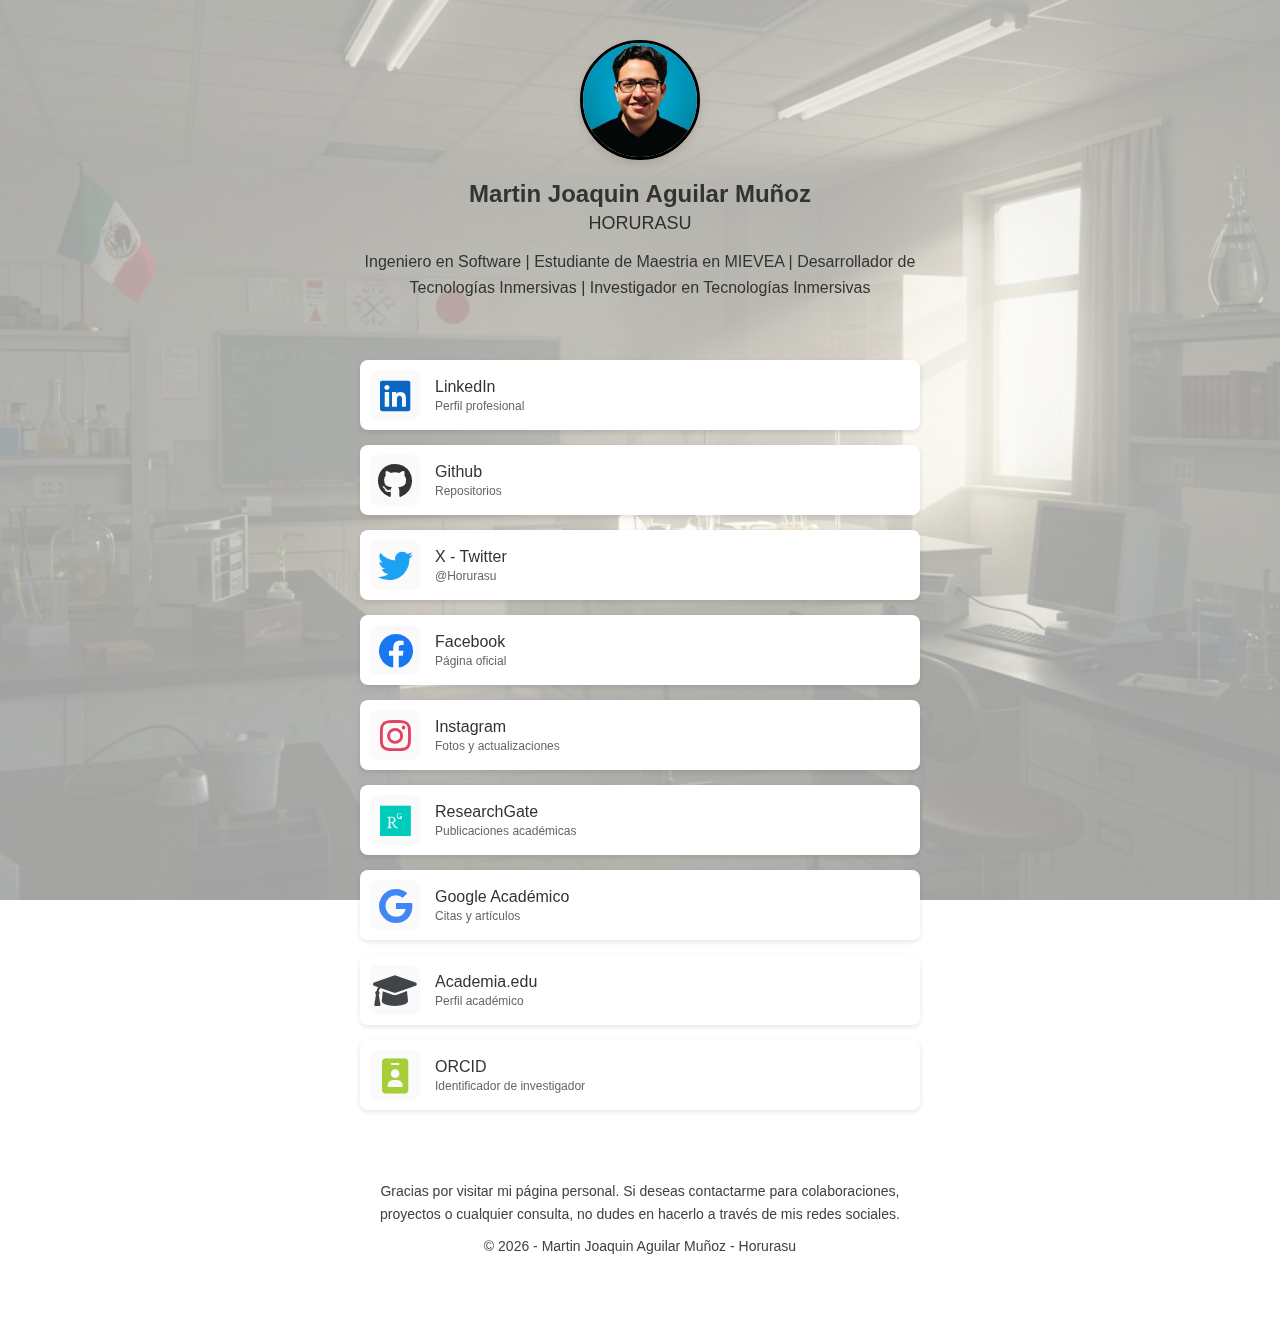
==== index.html @ 3a109673 "page first version tree" ====
<!DOCTYPE html>
<html lang="es">

<head>
   <meta charset="UTF-8">
   <meta name="viewport" content="width=device-width, initial-scale=1.0">
   <title>Horurasu</title>
   <link rel="icon" href="/images/logos/135672169.png" type="image/x-icon">
   <link rel="stylesheet" href="styles.css">
   <link rel="stylesheet" href="https://cdnjs.cloudflare.com/ajax/libs/font-awesome/6.0.0-beta3/css/all.min.css">


</head>

<body>
   <div class="background"></div>
   <div class="overlay"></div>

   <div class="container">
      <div class="profile">
         <img src="/images/perfil/1735703513622.jpg" alt="Foto de Perfil" class="profile-image">
         <h1 class="profile-name">Martin Joaquin Aguilar Muñoz</h1>
         <div class="profile-title">HORURASU</div>
         <p class="profile-description">Ingeniero en Software | Estudiante de Maestria en MIEVEA | Desarrollador de
            Tecnologías Inmersivas | Investigador en Tecnologías Inmersivas</p>
      </div>

      <div class="links-container">

         <a href="https://www.linkedin.com/in/martinjoaquinaguilarmuñoz/" class="link" target="_blank">
            <div class="link-image">
               <i class="fab fa-linkedin linkedin-icon"></i>
            </div>
            <div>
               <div class="link-text">LinkedIn</div>
               <div class="link-subtext">Perfil profesional</div>
            </div>
         </a>
          <a href="https://github.com/Horurasu" class="link" target="_blank">
            <div class="link-image">
               <i class="fab fa-github github-icon"></i>
            </div>
            <div>
               <div class="link-text">Github</div>
               <div class="link-subtext">Repositorios</div>
            </div>
         </a>

         <a href="https://x.com/Horurasu" class="link" target="_blank">
            <div class="link-image">
               <i class="fab fa-twitter twitter-icon"></i>
            </div>
            <div>
               <div class="link-text">X - Twitter</div>
               <div class="link-subtext">@Horurasu</div>
            </div>
         </a>

         <a href="https://www.facebook.com/people/Martin-Aguilar/pfbid02is3sjJhgZpgx2nmDyW4njKfN7Erh8iYLJmb93py7BeKKvaW2wmfg8AZ5TahmZ6Mjl/" class="link" target="_blank">
            <div class="link-image">
               <i class="fab fa-facebook facebook-icon"></i>
            </div>
            <div>
               <div class="link-text">Facebook</div>
               <div class="link-subtext">Página oficial</div>
            </div>
         </a>

         <a href="https://www.instagram.com/horurasu/" class="link" target="_blank">
            <div class="link-image">
               <i class="fab fa-instagram instagram-icon"></i>
            </div>
            <div>
               <div class="link-text">Instagram</div>
               <div class="link-subtext">Fotos y actualizaciones</div>
            </div>
         </a>

         <a href="https://www.researchgate.net/profile/Martin-Aguilar-Munoz" class="link" target="_blank">
            <div class="link-image">
               <i class="fab fa-researchgate researchgate-icon"></i>
            </div>
            <div>
               <div class="link-text">ResearchGate</div>
               <div class="link-subtext">Publicaciones académicas</div>
            </div>
         </a>

         <a href="https://scholar.google.es/citations?user=bMT2LS4AAAAJ&hl=es&authuser=1" class="link" target="_blank">
            <div class="link-image">
               <i class="fab fa-google google-icon"></i>
            </div>
            <div>
               <div class="link-text">Google Académico</div>
               <div class="link-subtext">Citas y artículos</div>
            </div>
         </a>

         <a href="https://upsrj.academia.edu/MartínJoaquínAguilarMuñoz" class="link" target="_blank">
            <div class="link-image academia-icon">
               <i class="fas fa-graduation-cap"></i>
            </div>
            <div>
               <div class="link-text">Academia.edu</div>
               <div class="link-subtext">Perfil académico</div>
            </div>
         </a>

         <a href="https://orcid.org/0009-0003-5618-2261" class="link" target="_blank">
            <div class="link-image">
               <i class="fas fa-id-badge orcid-icon"></i>
            </div>
            <div>
               <div class="link-text">ORCID</div>
               <div class="link-subtext">Identificador de investigador</div>
            </div>
         </a>
      </div>

      <div class="footer">
         <p>Gracias por visitar mi página personal. Si deseas contactarme para colaboraciones, proyectos o cualquier consulta, no dudes en hacerlo a través de mis redes sociales. </p>
         <p>&copy; <span id="current-year">2025</span> - Martin Joaquin Aguilar Muñoz - Horurasu</p>
      </div>
   </div>

   <script>
      document.getElementById('current-year').textContent = new Date().getFullYear();
   </script>
</body>

</html>
---- styles.css ----
:root {
   --primary-color: #ffffff;
   --secondary-color: #f5f5f5;
   --text-color: #333333;
   --button-hover: #eaeaea;
   --shadow-color: rgba(0, 0, 0, 0.1);
}

* {
   margin: 0;
   padding: 0;
   box-sizing: border-box;
  font-family: Verdana, Geneva, Tahoma, sans-serif;
}

body {
   color: var(--text-color);
   min-height: 100vh;
   position: relative;
   overflow-x: hidden;
}

.background {
   position: fixed;
   top: 0;
   left: 0;
   width: 100%;
   height: 100%;
   background-image: url('/images/background/background.jpg');
   background-size: cover;
   background-position: center;
   z-index: -1;
}

.overlay {
   position: fixed;
   top: 0;
   left: 0;
   width: 100%;
   height: 100%;
   background-color: rgba(255, 255, 255, 0.611);
   z-index: -1;
}

.container {
   max-width: 600px;
   margin: 0 auto;
   padding: 40px 20px;
}

.profile {
   display: flex;
   flex-direction: column;
   align-items: center;
   margin-bottom: 30px;
}

.profile-image {
   width: 120px;
   height: 120px;
   border-radius: 50%;
   object-fit: cover;
   border: 3px solid #000000;
   box-shadow: 0 4px 8px var(--shadow-color);
   margin-bottom: 20px;
}

.profile-name {
   font-size: 24px;
   font-weight: bold;
   margin-bottom: 5px;
   text-align: center;
}

.profile-title {
   font-size: 18px;
   margin-bottom: 15px;
   text-align: center;
   max-width: 600px;
   color: #2e2e2e;
}

.profile-description {
   font-size: 16px;
   text-align: center;
   margin-bottom: 30px;
   max-width: 600px;
   line-height: 1.6;
}

.links-container {
   display: flex;
   flex-direction: column;
   width: 100%;
   gap: 15px;
}

.link {
   display: flex;
   align-items: center;
   padding: 10px 10px;
   background-color: var(--primary-color);
   border-radius: 8px;
   text-decoration: none;
   color: var(--text-color);
   font-weight: 500;
   transition: all 0.3s ease;
   box-shadow: 0 2px 5px var(--shadow-color);
}

.link:hover {
   background-color: var(--button-hover);
   transform: translateY(-2px);
   box-shadow: 0 4px 8px var(--shadow-color);
}

.link-image {
   width: 50px;
   height: 50px;
   display: flex;
   align-items: center;
   justify-content: center;
   margin-right: 15px;
   border-radius: 8px;
   flex-shrink: 0;
   font-size: 35px; 
   background-color: rgba(245, 245, 245, 0.5);
   padding: 15px;
}

.link-image img {
   width: 100%;
   height: 100%;
   object-fit: cover;
}

.link-text {
   font-size: 16px;
   font-weight: normal;
}

.link-subtext {
   font-size: 12px;
   color: #666;
   margin-top: 3px;
}

.twitter-icon {
   color: #1DA1F2;
}

.facebook-icon {
   color: #1877F2;
}

.instagram-icon {
   color: #E4405F;
}

.linkedin-icon {
   color: #0A66C2;
}

.researchgate-icon {
   color: #00CCBB;
}

.google-icon {
   color: #4285F4;
}

.academia-icon {
   color: #41454A;
}

.orcid-icon {
   color: #A6CE39;
}

.github-icon {
   color: #333333;
}

.youtube-icon {
   color: #FF0000;
}

.footer {
   margin-top: 50px;
   text-align: center;
   font-size: 14px;
   color: #414141;
   padding: 20px 0;
}

.footer p {
   margin-bottom: 10px;
   line-height: 1.6;
}

@media (max-width: 768px) {
   .container {
       padding: 30px 15px;
   }
}

@media (max-width: 480px) {
   .profile-image {
       width: 100px;
       height: 100px;
   }

   .profile-name {
       font-size: 22px;
   }

   .link {
       padding: 12px 15px;
   }

   .link-image {
      width: 50px;
      height: 50px;
      display: flex;
      align-items: center;
      justify-content: center;
      margin-right: 15px;
      border-radius: 8px;
      flex-shrink: 0;
      font-size: 35px; 
      background-color: rgba(245, 245, 245, 0.5);
      padding: 15px;
   }
}
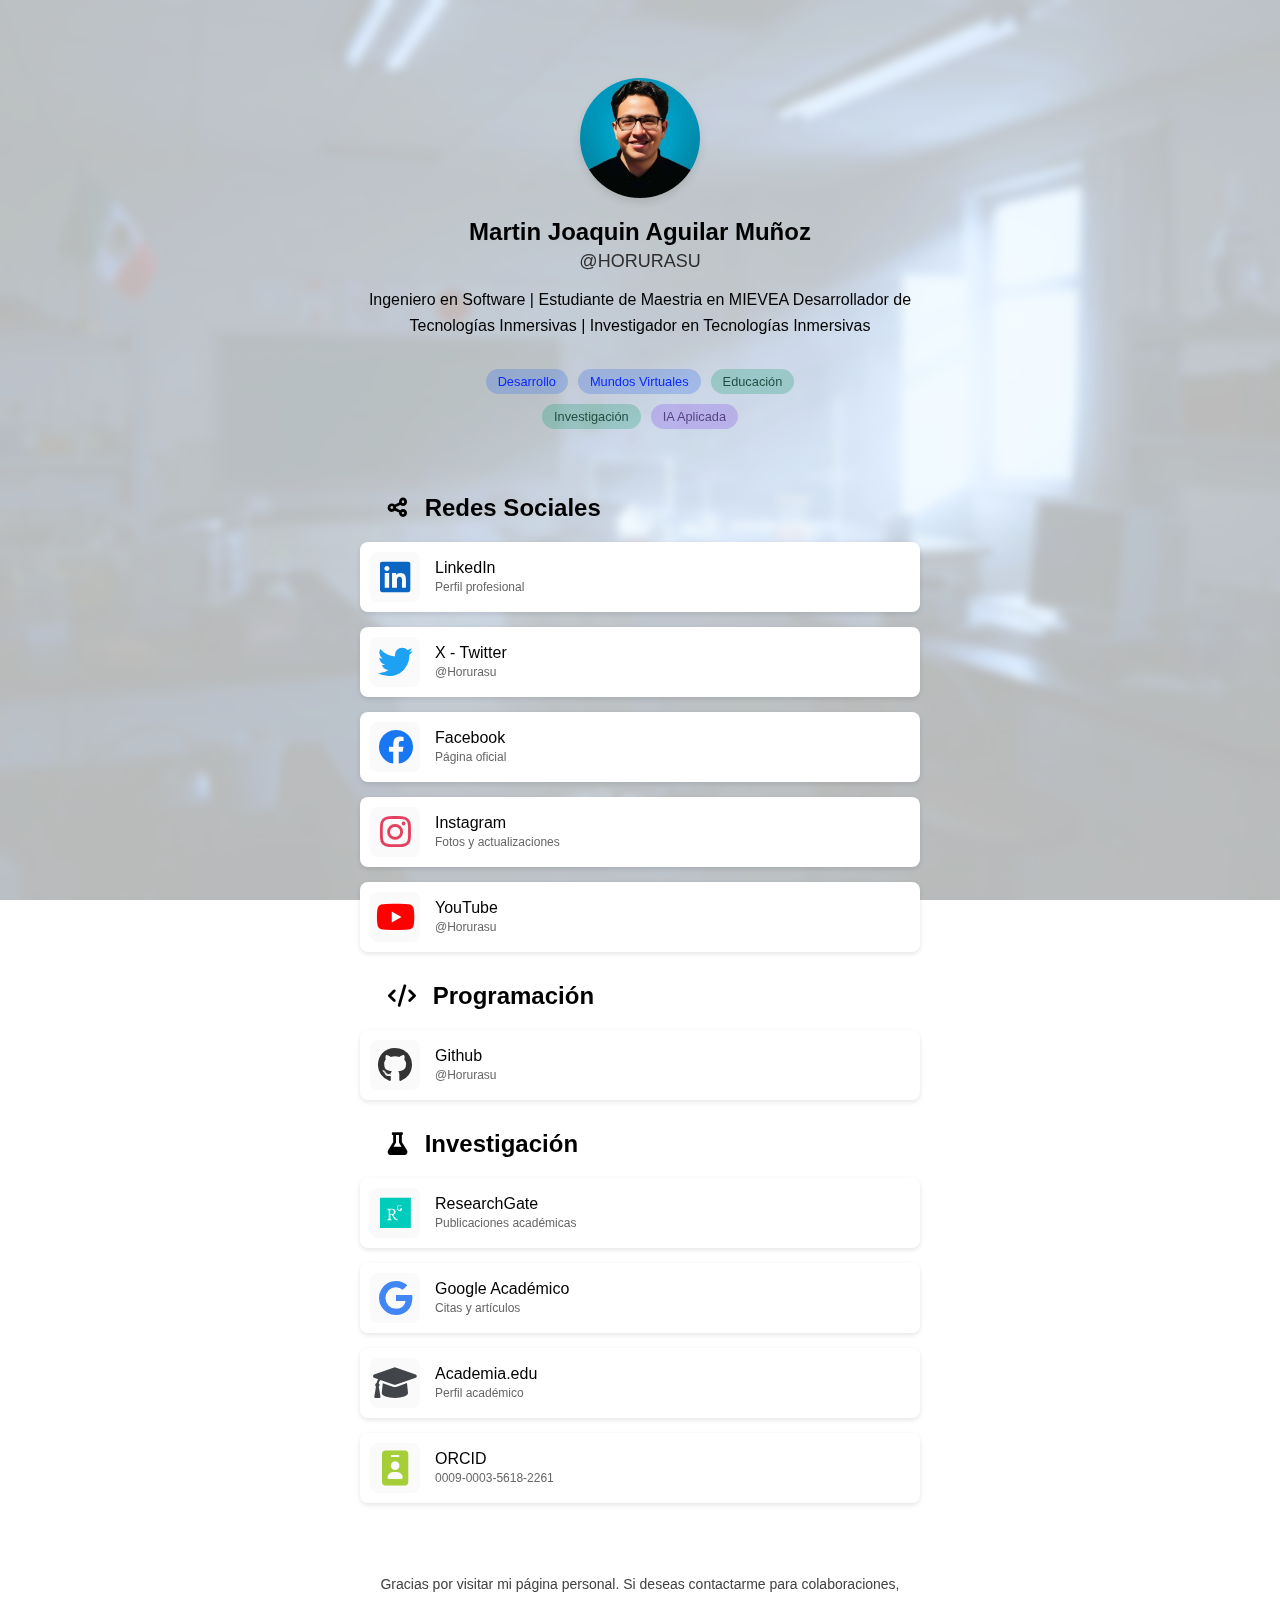
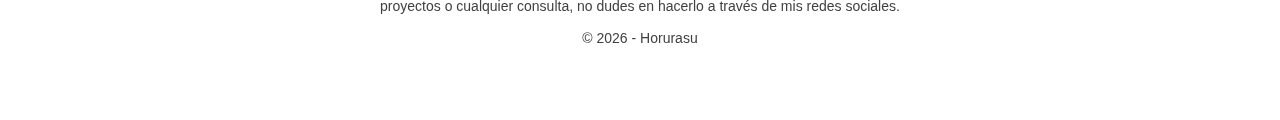
==== commit 8c7fb141: "cambios en los links de redes" ====
--- a/index.html
+++ b/index.html
@@ -20,13 +20,27 @@
       <div class="profile">
          <img src="/images/perfil/1735703513622.jpg" alt="Foto de Perfil" class="profile-image">
          <h1 class="profile-name">Martin Joaquin Aguilar Muñoz</h1>
-         <div class="profile-title">HORURASU</div>
-         <p class="profile-description">Ingeniero en Software | Estudiante de Maestria en MIEVEA | Desarrollador de
+         <div class="profile-title">@HORURASU</div>
+         <p class="profile-description">Ingeniero en Software | Estudiante de Maestria en MIEVEA Desarrollador de
             Tecnologías Inmersivas | Investigador en Tecnologías Inmersivas</p>
+            <div class="profile-tags">
+               <span class="tag tag-programming">Desarrollo</span>
+               <span class="tag tag-programming">Mundos Virtuales</span>
+               <span class="tag tag-teaching">Educación</span>
+               <span class="tag tag-teaching">Investigación</span>
+               <span class="tag tag-research">IA Aplicada</span>
+           </div>
       </div>
+
 
       <div class="links-container">
 
+          <a>
+            <div class="section-header social-header">
+               <h2><i class="fas fa-share-alt"></i> Redes Sociales</h2>
+            </div>
+          </a>
+         
          <a href="https://www.linkedin.com/in/martinjoaquinaguilarmuñoz/" class="link" target="_blank">
             <div class="link-image">
                <i class="fab fa-linkedin linkedin-icon"></i>
@@ -34,15 +48,6 @@
             <div>
                <div class="link-text">LinkedIn</div>
                <div class="link-subtext">Perfil profesional</div>
-            </div>
-         </a>
-          <a href="https://github.com/Horurasu" class="link" target="_blank">
-            <div class="link-image">
-               <i class="fab fa-github github-icon"></i>
-            </div>
-            <div>
-               <div class="link-text">Github</div>
-               <div class="link-subtext">Repositorios</div>
             </div>
          </a>
 
@@ -75,6 +80,38 @@
                <div class="link-subtext">Fotos y actualizaciones</div>
             </div>
          </a>
+
+         <a href="https://www.youtube.com/@Horurasu" class="link" target="_blank">
+            <div class="link-image">
+               <i class="fab fa-youtube youtube-icon"></i>
+            </div>
+            <div>
+               <div class="link-text">YouTube</div>
+               <div class="link-subtext">@Horurasu</div>
+            </div>
+         </a>
+
+          <a>
+            <div class="section-header programming-header">
+               <h2><i class="fas fa-code"></i> Programación</h2>
+            </div>
+          </a>
+
+           <a href="https://github.com/Horurasu" class="link" target="_blank">
+            <div class="link-image">
+               <i class="fab fa-github github-icon"></i>
+            </div>
+            <div>
+               <div class="link-text">Github</div> 
+               <div class="link-subtext">@Horurasu</div>
+            </div>
+         </a>
+
+          <a>
+            <div class="section-header research-header">
+               <h2><i class="fas fa-flask"></i> Investigación</h2>
+            </div>
+          </a>
 
          <a href="https://www.researchgate.net/profile/Martin-Aguilar-Munoz" class="link" target="_blank">
             <div class="link-image">
@@ -112,14 +149,14 @@
             </div>
             <div>
                <div class="link-text">ORCID</div>
-               <div class="link-subtext">Identificador de investigador</div>
+               <div class="link-subtext">0009-0003-5618-2261</div>
             </div>
          </a>
       </div>
 
       <div class="footer">
          <p>Gracias por visitar mi página personal. Si deseas contactarme para colaboraciones, proyectos o cualquier consulta, no dudes en hacerlo a través de mis redes sociales. </p>
-         <p>&copy; <span id="current-year">2025</span> - Martin Joaquin Aguilar Muñoz - Horurasu</p>
+         <p>&copy; <span id="current-year">2025</span> - Horurasu</p>
       </div>
    </div>
 
--- a/styles.css
+++ b/styles.css
@@ -1,9 +1,14 @@
 :root {
    --primary-color: #ffffff;
    --secondary-color: #f5f5f5;
-   --text-color: #333333;
+   --text-color: #000000;
    --button-hover: #eaeaea;
    --shadow-color: rgba(0, 0, 0, 0.1);
+   --color-programming: #000000;
+   --color-teaching: #000000;
+   --color-research: #000000;
+   --color-social: #000000;
+    
 }
 
 * {
@@ -18,6 +23,66 @@
    min-height: 100vh;
    position: relative;
    overflow-x: hidden;
+}
+
+.section-header {
+   display: flex;
+   align-items: center;
+   margin-bottom: 5px;
+   padding-left: 5%;
+   margin-top: 15px;
+}
+
+.section-header i {
+   margin-right: 10px;
+   font-size: 1.4rem;
+}
+
+.programming-header {
+   color: var(--color-programming);
+}
+
+.teaching-header {
+   color: var(--color-teaching);
+}
+
+.research-header {
+   color: var(--color-research);
+}
+
+.social-header {
+   color: var(--color-social);
+}
+
+.profile-tags {
+   display: flex;
+   flex-wrap: wrap;
+   justify-content: center;
+   gap: 10px;
+   margin-bottom: 20px;
+   max-width: 400px;
+}
+
+.tag {
+   padding: 5px 12px;
+   border-radius: 20px;
+   font-size: 0.8rem;
+   font-weight: 500;
+}
+
+.tag-programming {
+   background-color: rgba(37, 100, 235, 0.250);
+   color: rgb(12, 40, 255) ;
+}
+
+.tag-teaching {
+   background-color: rgba(5, 150, 105, 0.250);
+   color: rgba(0, 44, 31, 0.793) ;
+}
+
+.tag-research {
+   background-color: rgba(124, 58, 237, 0.250);
+    color: rgba(30, 4, 76, 0.639) ;
 }
 
 .background {
@@ -26,7 +91,7 @@
    left: 0;
    width: 100%;
    height: 100%;
-   background-image: url('/images/background/background.jpg');
+   background-image: url('/images/background/backgroundpage.jpg');
    background-size: cover;
    background-position: center;
    z-index: -1;
@@ -38,7 +103,8 @@
    left: 0;
    width: 100%;
    height: 100%;
-   background-color: rgba(255, 255, 255, 0.611);
+   background-color: rgba(255, 255, 255, 0.722);
+   backdrop-filter: blur(5px);
    z-index: -1;
 }
 
@@ -46,6 +112,7 @@
    max-width: 600px;
    margin: 0 auto;
    padding: 40px 20px;
+   margin-top:3%;
 }
 
 .profile {
@@ -60,9 +127,21 @@
    height: 120px;
    border-radius: 50%;
    object-fit: cover;
-   border: 3px solid #000000;
    box-shadow: 0 4px 8px var(--shadow-color);
    margin-bottom: 20px;
+   transition: transform 0.3s ease, box-shadow 0.3s ease;
+}
+
+.profile-image:hover {
+   transform: scale(1.1) rotate(10deg);
+   box-shadow: 0 8px 16px var(--shadow-color);
+}
+
+@media (hover: none) {
+   .profile-image:hover {
+       transform: none;
+       box-shadow: 0 4px 8px var(--shadow-color);
+   }
 }
 
 .profile-name {
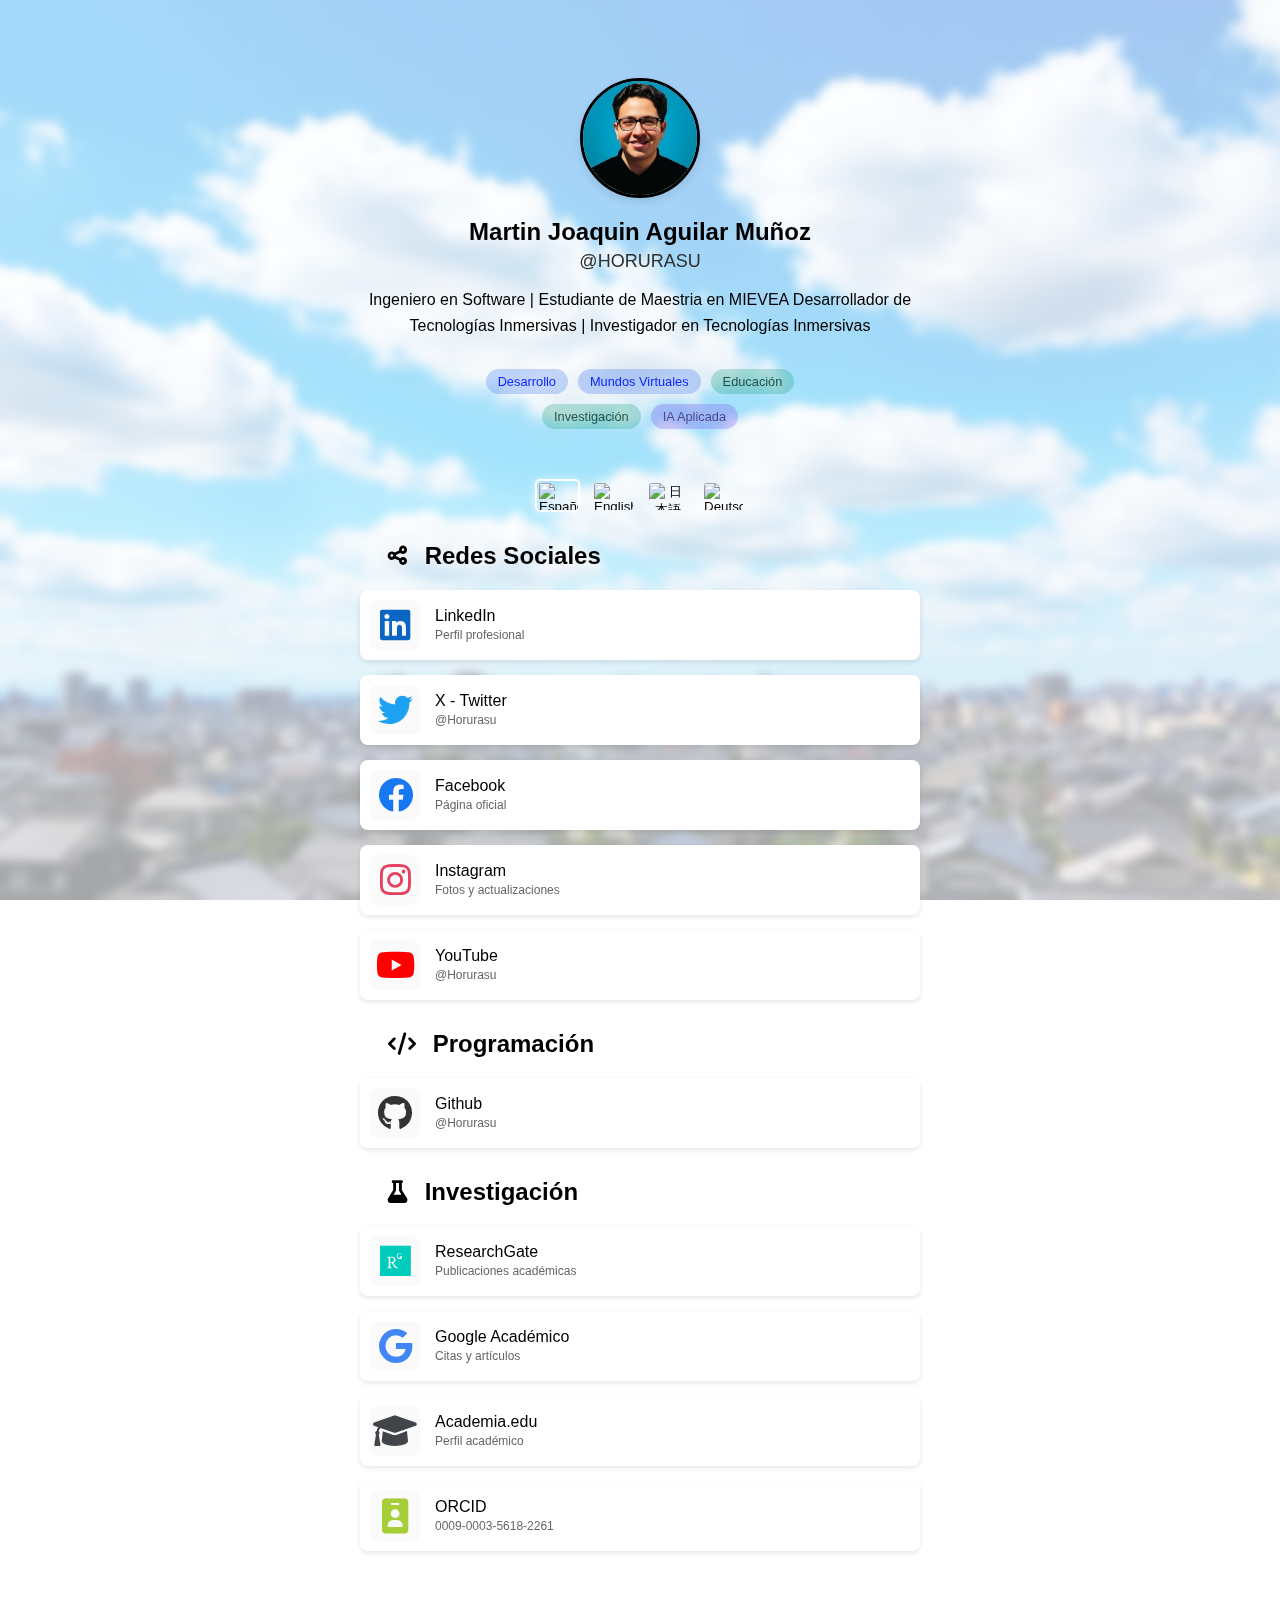
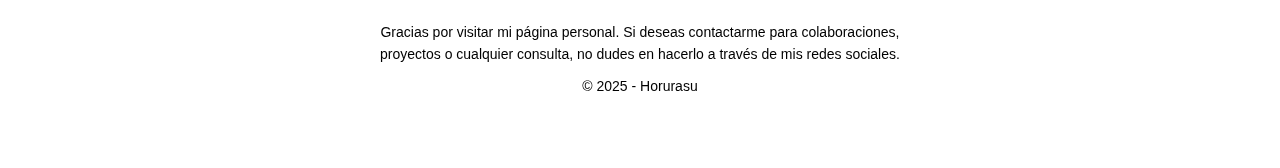
==== commit e798b934: "lenguajes añadidos" ====
--- a/index.html
+++ b/index.html
@@ -1,168 +1,220 @@
 <!DOCTYPE html>
 <html lang="es">
-
-<head>
-   <meta charset="UTF-8">
-   <meta name="viewport" content="width=device-width, initial-scale=1.0">
-   <title>Horurasu</title>
-   <link rel="icon" href="/images/logos/135672169.png" type="image/x-icon">
-   <link rel="stylesheet" href="styles.css">
-   <link rel="stylesheet" href="https://cdnjs.cloudflare.com/ajax/libs/font-awesome/6.0.0-beta3/css/all.min.css">
-
-
-</head>
-
-<body>
-   <div class="background"></div>
-   <div class="overlay"></div>
-
-   <div class="container">
+  <head>
+    <meta charset="UTF-8" />
+    <meta name="viewport" content="width=device-width, initial-scale=1.0" />
+    <title>Horurasu</title>
+    <link rel="icon" href="/images/logos/135672169.png" type="image/x-icon" />
+    <link rel="stylesheet" href="styles.css" />
+    <link
+      rel="stylesheet"
+      href="https://cdnjs.cloudflare.com/ajax/libs/font-awesome/6.0.0-beta3/css/all.min.css"
+    />
+  </head>
+  <body>
+    <div class="background"></div>
+    <div class="overlay"></div>
+
+    <div class="container">
       <div class="profile">
-         <img src="/images/perfil/1735703513622.jpg" alt="Foto de Perfil" class="profile-image">
-         <h1 class="profile-name">Martin Joaquin Aguilar Muñoz</h1>
-         <div class="profile-title">@HORURASU</div>
-         <p class="profile-description">Ingeniero en Software | Estudiante de Maestria en MIEVEA Desarrollador de
-            Tecnologías Inmersivas | Investigador en Tecnologías Inmersivas</p>
-            <div class="profile-tags">
-               <span class="tag tag-programming">Desarrollo</span>
-               <span class="tag tag-programming">Mundos Virtuales</span>
-               <span class="tag tag-teaching">Educación</span>
-               <span class="tag tag-teaching">Investigación</span>
-               <span class="tag tag-research">IA Aplicada</span>
-           </div>
+        <img
+          src="/images/perfil/1735703513622.jpg"
+          alt="Foto de Perfil"
+          class="profile-image"
+        />
+        <h1 class="profile-name">Martin Joaquin Aguilar Muñoz</h1>
+        <div class="profile-title">@HORURASU</div>
+        <p class="profile-description">
+          Ingeniero en Software | Estudiante de Maestria en MIEVEA Desarrollador
+          de Tecnologías Inmersivas | Investigador en Tecnologías Inmersivas
+        </p>
+        <div class="profile-tags">
+          <span class="tag tag-programming">Desarrollo</span>
+          <span class="tag tag-programming">Mundos Virtuales</span>
+          <span class="tag tag-teaching">Educación</span>
+          <span class="tag tag-teaching">Investigación</span>
+          <span class="tag tag-research">IA Aplicada</span>
+        </div>
       </div>
 
+      <div class="language-selector">
+          <button class="lang-btn active" data-lang="es" title="Español">
+            <img src="https://cdnjs.cloudflare.com/ajax/libs/flag-icon-css/3.5.0/flags/4x3/mx.svg" alt="Español" />
+          </button>
+          <button class="lang-btn" data-lang="en" title="English">
+            <img src="https://cdnjs.cloudflare.com/ajax/libs/flag-icon-css/3.5.0/flags/4x3/us.svg" alt="English" />
+          </button>
+         <button class="lang-btn" data-lang="ja" title="日本語">
+           <img src="https://cdnjs.cloudflare.com/ajax/libs/flag-icon-css/3.5.0/flags/4x3/jp.svg" alt="日本語" />
+         </button>
+         <button class="lang-btn" data-lang="de" title="Deutsch">
+           <img src="https://cdnjs.cloudflare.com/ajax/libs/flag-icon-css/3.5.0/flags/4x3/de.svg" alt="Deutsch" />
+         </button>
+       </div>
 
       <div class="links-container">
-
-          <a>
-            <div class="section-header social-header">
-               <h2><i class="fas fa-share-alt"></i> Redes Sociales</h2>
-            </div>
-          </a>
-         
-         <a href="https://www.linkedin.com/in/martinjoaquinaguilarmuñoz/" class="link" target="_blank">
-            <div class="link-image">
-               <i class="fab fa-linkedin linkedin-icon"></i>
-            </div>
-            <div>
-               <div class="link-text">LinkedIn</div>
-               <div class="link-subtext">Perfil profesional</div>
-            </div>
-         </a>
-
-         <a href="https://x.com/Horurasu" class="link" target="_blank">
-            <div class="link-image">
-               <i class="fab fa-twitter twitter-icon"></i>
-            </div>
-            <div>
-               <div class="link-text">X - Twitter</div>
-               <div class="link-subtext">@Horurasu</div>
-            </div>
-         </a>
-
-         <a href="https://www.facebook.com/people/Martin-Aguilar/pfbid02is3sjJhgZpgx2nmDyW4njKfN7Erh8iYLJmb93py7BeKKvaW2wmfg8AZ5TahmZ6Mjl/" class="link" target="_blank">
-            <div class="link-image">
-               <i class="fab fa-facebook facebook-icon"></i>
-            </div>
-            <div>
-               <div class="link-text">Facebook</div>
-               <div class="link-subtext">Página oficial</div>
-            </div>
-         </a>
-
-         <a href="https://www.instagram.com/horurasu/" class="link" target="_blank">
-            <div class="link-image">
-               <i class="fab fa-instagram instagram-icon"></i>
-            </div>
-            <div>
-               <div class="link-text">Instagram</div>
-               <div class="link-subtext">Fotos y actualizaciones</div>
-            </div>
-         </a>
-
-         <a href="https://www.youtube.com/@Horurasu" class="link" target="_blank">
-            <div class="link-image">
-               <i class="fab fa-youtube youtube-icon"></i>
-            </div>
-            <div>
-               <div class="link-text">YouTube</div>
-               <div class="link-subtext">@Horurasu</div>
-            </div>
-         </a>
-
-          <a>
-            <div class="section-header programming-header">
-               <h2><i class="fas fa-code"></i> Programación</h2>
-            </div>
-          </a>
-
-           <a href="https://github.com/Horurasu" class="link" target="_blank">
-            <div class="link-image">
-               <i class="fab fa-github github-icon"></i>
-            </div>
-            <div>
-               <div class="link-text">Github</div> 
-               <div class="link-subtext">@Horurasu</div>
-            </div>
-         </a>
-
-          <a>
-            <div class="section-header research-header">
-               <h2><i class="fas fa-flask"></i> Investigación</h2>
-            </div>
-          </a>
-
-         <a href="https://www.researchgate.net/profile/Martin-Aguilar-Munoz" class="link" target="_blank">
-            <div class="link-image">
-               <i class="fab fa-researchgate researchgate-icon"></i>
-            </div>
-            <div>
-               <div class="link-text">ResearchGate</div>
-               <div class="link-subtext">Publicaciones académicas</div>
-            </div>
-         </a>
-
-         <a href="https://scholar.google.es/citations?user=bMT2LS4AAAAJ&hl=es&authuser=1" class="link" target="_blank">
-            <div class="link-image">
-               <i class="fab fa-google google-icon"></i>
-            </div>
-            <div>
-               <div class="link-text">Google Académico</div>
-               <div class="link-subtext">Citas y artículos</div>
-            </div>
-         </a>
-
-         <a href="https://upsrj.academia.edu/MartínJoaquínAguilarMuñoz" class="link" target="_blank">
-            <div class="link-image academia-icon">
-               <i class="fas fa-graduation-cap"></i>
-            </div>
-            <div>
-               <div class="link-text">Academia.edu</div>
-               <div class="link-subtext">Perfil académico</div>
-            </div>
-         </a>
-
-         <a href="https://orcid.org/0009-0003-5618-2261" class="link" target="_blank">
-            <div class="link-image">
-               <i class="fas fa-id-badge orcid-icon"></i>
-            </div>
-            <div>
-               <div class="link-text">ORCID</div>
-               <div class="link-subtext">0009-0003-5618-2261</div>
-            </div>
-         </a>
+        <a>
+          <div class="section-header social-header">
+            <h2><i class="fas fa-share-alt"></i> Redes Sociales</h2>
+          </div>
+        </a>
+
+        <a
+          href="https://www.linkedin.com/in/martinjoaquinaguilarmuñoz/"
+          class="link"
+          target="_blank"
+        >
+          <div class="link-image">
+            <i class="fab fa-linkedin linkedin-icon"></i>
+          </div>
+          <div>
+            <div class="link-text">LinkedIn</div>
+            <div class="link-subtext">Perfil profesional</div>
+          </div>
+        </a>
+
+        <a href="https://x.com/Horurasu" class="link" target="_blank">
+          <div class="link-image">
+            <i class="fab fa-twitter twitter-icon"></i>
+          </div>
+          <div>
+            <div class="link-text">X - Twitter</div>
+            <div class="link-subtext">@Horurasu</div>
+          </div>
+        </a>
+
+        <a
+          href="https://www.facebook.com/people/Martin-Aguilar/pfbid02is3sjJhgZpgx2nmDyW4njKfN7Erh8iYLJmb93py7BeKKvaW2wmfg8AZ5TahmZ6Mjl/"
+          class="link"
+          target="_blank"
+        >
+          <div class="link-image">
+            <i class="fab fa-facebook facebook-icon"></i>
+          </div>
+          <div>
+            <div class="link-text">Facebook</div>
+            <div class="link-subtext">Página oficial</div>
+          </div>
+        </a>
+
+        <a
+          href="https://www.instagram.com/horurasu/"
+          class="link"
+          target="_blank"
+        >
+          <div class="link-image">
+            <i class="fab fa-instagram instagram-icon"></i>
+          </div>
+          <div>
+            <div class="link-text">Instagram</div>
+            <div class="link-subtext">Fotos y actualizaciones</div>
+          </div>
+        </a>
+
+        <a
+          href="https://www.youtube.com/@Horurasu"
+          class="link"
+          target="_blank"
+        >
+          <div class="link-image">
+            <i class="fab fa-youtube youtube-icon"></i>
+          </div>
+          <div>
+            <div class="link-text">YouTube</div>
+            <div class="link-subtext">@Horurasu</div>
+          </div>
+        </a>
+
+        <a>
+          <div class="section-header programming-header">
+            <h2><i class="fas fa-code"></i> Programación</h2>
+          </div>
+        </a>
+
+        <a href="https://github.com/Horurasu" class="link" target="_blank">
+          <div class="link-image">
+            <i class="fab fa-github github-icon"></i>
+          </div>
+          <div>
+            <div class="link-text">Github</div>
+            <div class="link-subtext">@Horurasu</div>
+          </div>
+        </a>
+
+        <a>
+          <div class="section-header research-header">
+            <h2><i class="fas fa-flask"></i> Investigación</h2>
+          </div>
+        </a>
+
+        <a
+          href="https://www.researchgate.net/profile/Martin-Aguilar-Munoz"
+          class="link"
+          target="_blank"
+        >
+          <div class="link-image">
+            <i class="fab fa-researchgate researchgate-icon"></i>
+          </div>
+          <div>
+            <div class="link-text">ResearchGate</div>
+            <div class="link-subtext">Publicaciones académicas</div>
+          </div>
+        </a>
+
+        <a
+          href="https://scholar.google.es/citations?user=bMT2LS4AAAAJ&hl=es&authuser=1"
+          class="link"
+          target="_blank"
+        >
+          <div class="link-image">
+            <i class="fab fa-google google-icon"></i>
+          </div>
+          <div>
+            <div class="link-text">Google Académico</div>
+            <div class="link-subtext">Citas y artículos</div>
+          </div>
+        </a>
+
+        <a
+          href="https://upsrj.academia.edu/MartínJoaquínAguilarMuñoz"
+          class="link"
+          target="_blank"
+        >
+          <div class="link-image academia-icon">
+            <i class="fas fa-graduation-cap"></i>
+          </div>
+          <div>
+            <div class="link-text">Academia.edu</div>
+            <div class="link-subtext">Perfil académico</div>
+          </div>
+        </a>
+
+        <a
+          href="https://orcid.org/0009-0003-5618-2261"
+          class="link"
+          target="_blank"
+        >
+          <div class="link-image">
+            <i class="fas fa-id-badge orcid-icon"></i>
+          </div>
+          <div>
+            <div class="link-text">ORCID</div>
+            <div class="link-subtext">0009-0003-5618-2261</div>
+          </div>
+        </a>
       </div>
 
+      <script src="script.js"></script>
+      <script src="language-switcher.js"></script> 
+
       <div class="footer">
-         <p>Gracias por visitar mi página personal. Si deseas contactarme para colaboraciones, proyectos o cualquier consulta, no dudes en hacerlo a través de mis redes sociales. </p>
-         <p>&copy; <span id="current-year">2025</span> - Horurasu</p>
+        <p>
+          Gracias por visitar mi página personal. Si deseas contactarme para
+          colaboraciones, proyectos o cualquier consulta, no dudes en hacerlo a
+          través de mis redes sociales.
+        </p>
+        <p>&copy; <span id="current-year">2025</span> - Horurasu</p>
       </div>
-   </div>
-
-   <script>
-      document.getElementById('current-year').textContent = new Date().getFullYear();
-   </script>
-</body>
-
-</html>+    </div>
+  </body>
+</html>
--- a/styles.css
+++ b/styles.css
@@ -25,6 +25,42 @@
    overflow-x: hidden;
 }
 
+.language-selector {
+   display: flex;
+   justify-content: center;
+   gap: 10px;
+   margin-bottom: 15px;
+ }
+ 
+ .lang-btn {
+   width: 45px;
+   height: 33px;
+   padding: 2px;
+   border: 2px solid transparent;
+   border-radius: 5px;
+   background-color: transparent;
+   cursor: pointer;
+   transition: all 0.3s ease;
+   overflow: hidden;
+ }
+ 
+ .lang-btn:hover {
+   transform: translateY(-3px);
+   box-shadow: 0 3px 5px rgba(0, 0, 0, 0.2);
+ }
+ 
+ .lang-btn.active {
+   border-color: #fff;
+   box-shadow: 0 0 8px rgba(255, 255, 255, 0.5);
+ }
+ 
+ .lang-btn img {
+   width: 100%;
+   height: 100%;
+   object-fit: cover;
+   border-radius: 3px;
+ }
+
 .section-header {
    display: flex;
    align-items: center;
@@ -91,7 +127,8 @@
    left: 0;
    width: 100%;
    height: 100%;
-   background-image: url('/images/background/backgroundpage.jpg');
+   min-height: 100vh;
+   background-image: url('/images/background/skybackground.jpg');
    background-size: cover;
    background-position: center;
    z-index: -1;
@@ -103,7 +140,7 @@
    left: 0;
    width: 100%;
    height: 100%;
-   background-color: rgba(255, 255, 255, 0.722);
+   background-color: rgba(255, 255, 255, 0.643);
    backdrop-filter: blur(5px);
    z-index: -1;
 }
@@ -130,6 +167,7 @@
    box-shadow: 0 4px 8px var(--shadow-color);
    margin-bottom: 20px;
    transition: transform 0.3s ease, box-shadow 0.3s ease;
+   border: 3px solid #000000;
 }
 
 .profile-image:hover {
@@ -179,12 +217,12 @@
    align-items: center;
    padding: 10px 10px;
    background-color: var(--primary-color);
-   border-radius: 8px;
    text-decoration: none;
    color: var(--text-color);
    font-weight: 500;
    transition: all 0.3s ease;
    box-shadow: 0 2px 5px var(--shadow-color);
+   border-radius: 8px;
 }
 
 .link:hover {
@@ -268,7 +306,7 @@
    margin-top: 50px;
    text-align: center;
    font-size: 14px;
-   color: #414141;
+   color: #000000;
    padding: 20px 0;
 }
 
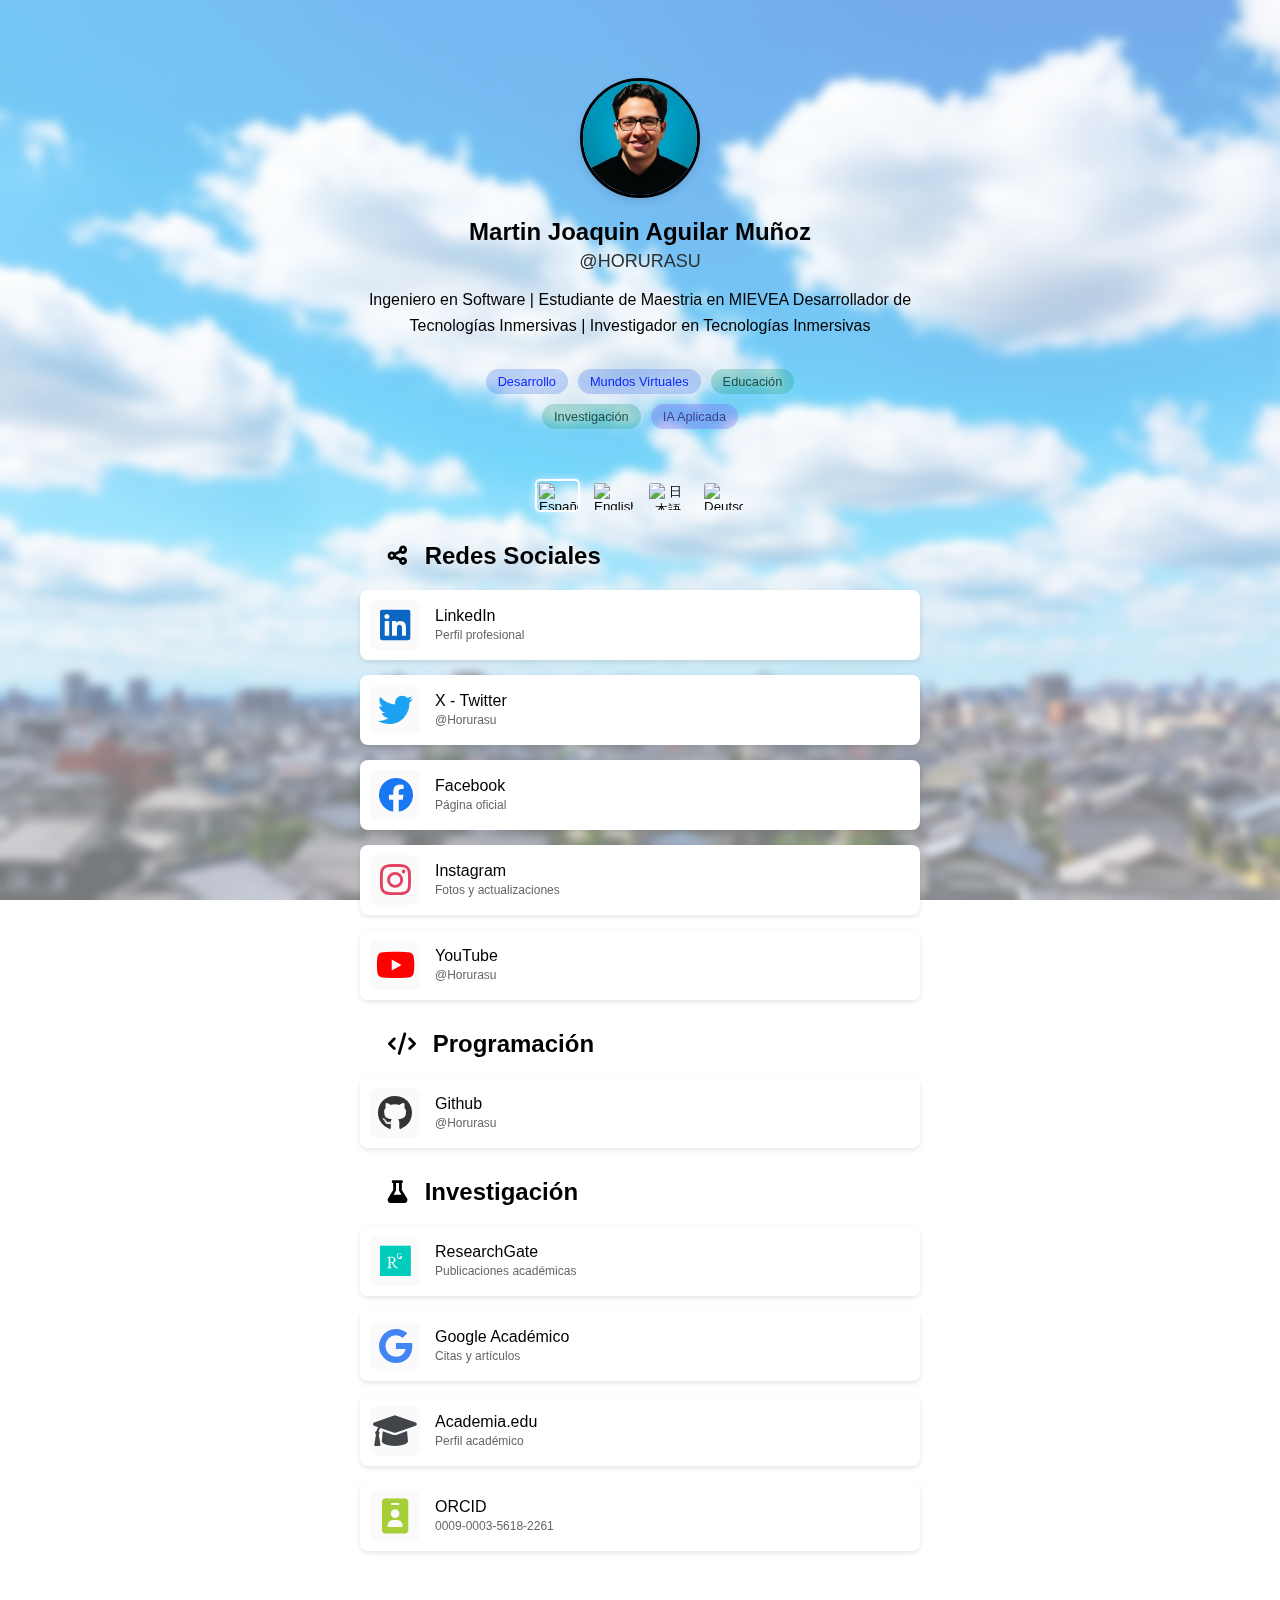
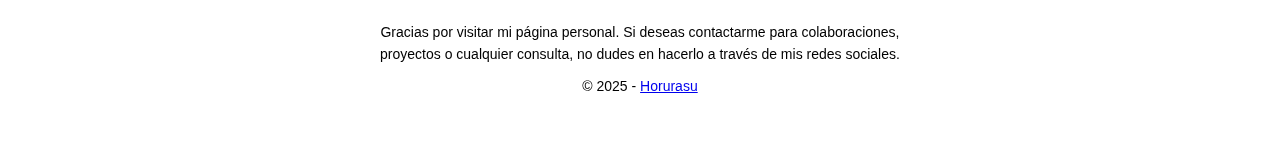
==== commit 8fb27d67: "Update index.html" ====
--- a/index.html
+++ b/index.html
@@ -213,7 +213,7 @@
           colaboraciones, proyectos o cualquier consulta, no dudes en hacerlo a
           través de mis redes sociales.
         </p>
-        <p>&copy; <span id="current-year">2025</span> - Horurasu</p>
+        <p>&copy; <span id="current-year">2025</span> - <a href="https://github.com/TuUsuario" target="_blank">Horurasu</a></p>
       </div>
     </div>
   </body>
--- a/styles.css
+++ b/styles.css
@@ -140,9 +140,11 @@
    left: 0;
    width: 100%;
    height: 100%;
-   background-color: rgba(255, 255, 255, 0.643);
+   background-color: rgba(255, 255, 255, 0.46);
    backdrop-filter: blur(5px);
    z-index: -1;
+   pointer-events: none;
+   will-change: transform;
 }
 
 .container {
